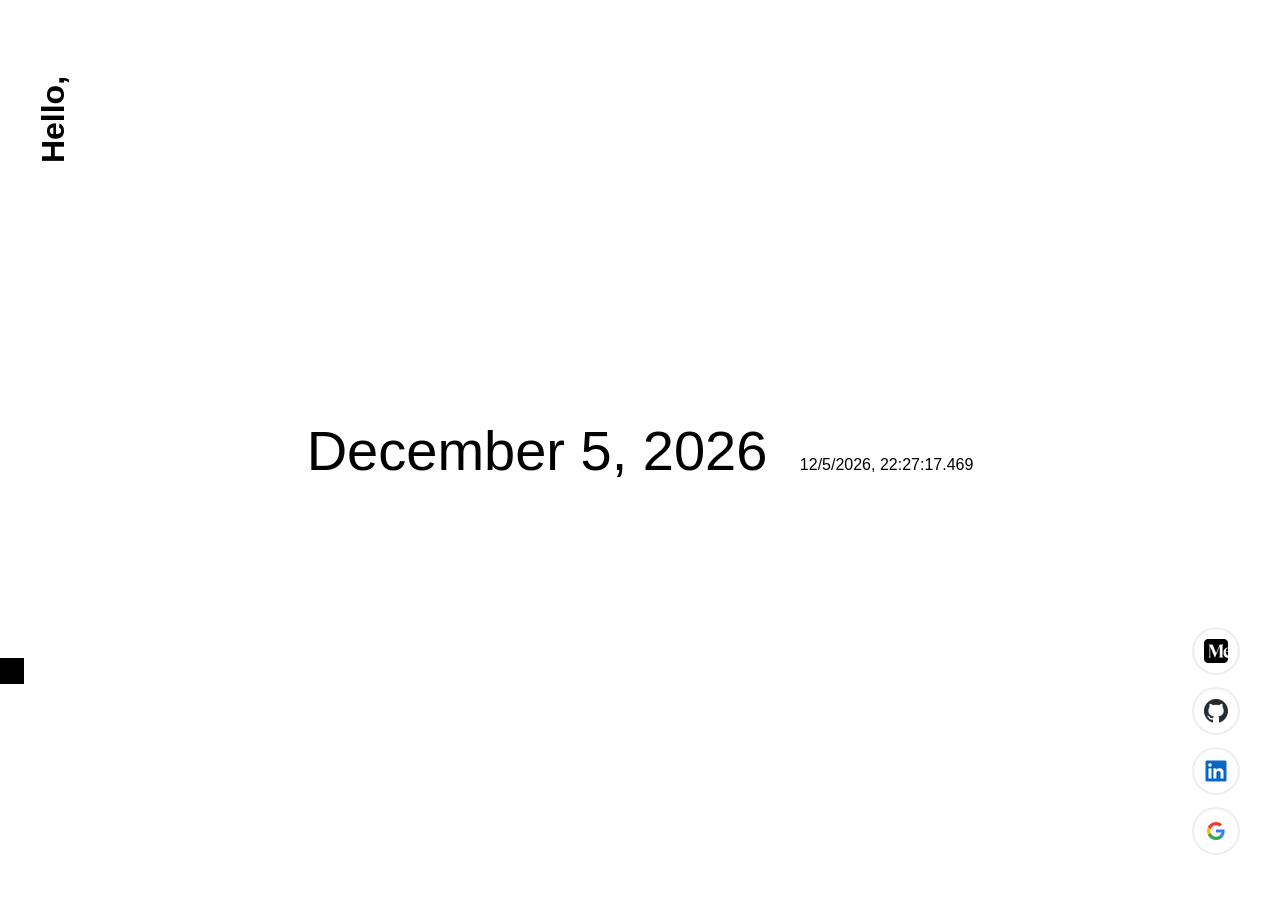
==== index.html @ 45aafb52 "Add files via upload" ====
<!DOCTYPE html>
<html lang="en">
  <head>
    <meta charset="UTF-8">
    <meta name="viewport" content="width=device-width, initial-scale=1.0">
    <title>New Tab</title>
    
    <link rel="stylesheet" href="./style.css">
  </head>
  <body>
    <h1 style="position: absolute; top: 80px; left: 10px; transform: rotate(-90deg);">Hello,</h1>

    <div style="height: 26px; width: 24px; background-color: black; position: absolute; left: 0px; bottom: 24%; cursor: pointer; z-index: 1;"></div>
   
    <div id="loader" class="loader"></div>
    <div id="backdrop" class="backdrop"></div>

    <div class="ico" style="z-index: 1;">
      <a href="https://www.google.com" class="app-link ico" style="bottom: 40px;">
        <img src="logo/google.png" alt="Google" class="app-icon ico">
      </a>
    
      <a href="https://www.linkedin.com" class="app-link ico" style="bottom: 100px;">
        <img src="logo/linkedin.png" alt="LinkedIn" class="app-icon ico">
      </a>
    
      <a href="https://www.github.com" class="app-link ico" style="bottom: 160px;">
        <img src="logo/github.png" alt="GitHub" class="app-icon ico">
      </a>
    
      <a href="https://www.medium.com" class="app-link ico" style="bottom: 220px;">
        <img src="logo/medium.png" alt="Medium" class="app-icon ico">
      </a>
    </div>

    <div id="cursor-p" class="cursor" style="top: -20px; left: 0; z-index: 1"></div>
    <div style="z-index: 1;">
      <p id="date"></p>
      <p style="margin-left: 28px;"></p>
      <span id="time"></span>
    </div>
    <script src="index.js"></script>
  </body>
</html>
---- style.css ----
html, body {
    height: 100%;
    margin: 0;
    display: flex;
    justify-content: center;
    align-items: center;
    background-color: white;
    cursor: none;
    color: black;
    user-select: none;
    font-family: Arial, sans-serif;
    overflow: hidden;
  }

  h1 {
    font-size: 2em;
    margin-bottom: 0.5em;
  }

  p {
    display: inline;
    font-size: 3.5em;
  }

  .cursor {
    height: 10px;
    width: 10px;
    background-color: black;
    border-radius: 50%;
    position: absolute;
  }

  .app-link {
    position: absolute;
    display: inline-flex;
    align-items: center;
    text-decoration: none;
    padding: 10px;
    border-radius: 50%;
    /* z-index: -1; */
    border: 2px solid rgb(238, 238, 238);
    background-color: white;
    cursor: none;
    transition: background-color 0.3s;
    margin-bottom: 5px;
  }

  .app-link {
    position: absolute;
    right: 40px;
  }

  .loader {
    display: none;
    position: fixed;
    top: 50%;
    left: 50%;
    width: 30px;
    height: 30px;
    border: 5px solid #000;
    border-top: 5px solid transparent;
    border-radius: 50%;
    animation: spin 1s linear infinite;
    transform: translate(-50%, -50%);
    z-index: 11111;
  }

  @keyframes spin {
    0% { transform: rotate(0deg); }
    100% { transform: rotate(360deg); }
  }

  .backdrop {
    display: none;
    position: fixed;
    top: 0;
    left: 0;
    width: 100%;
    height: 100%;
    background-color: rgb(255 255 255 / 50%);
    z-index: 998;
  }
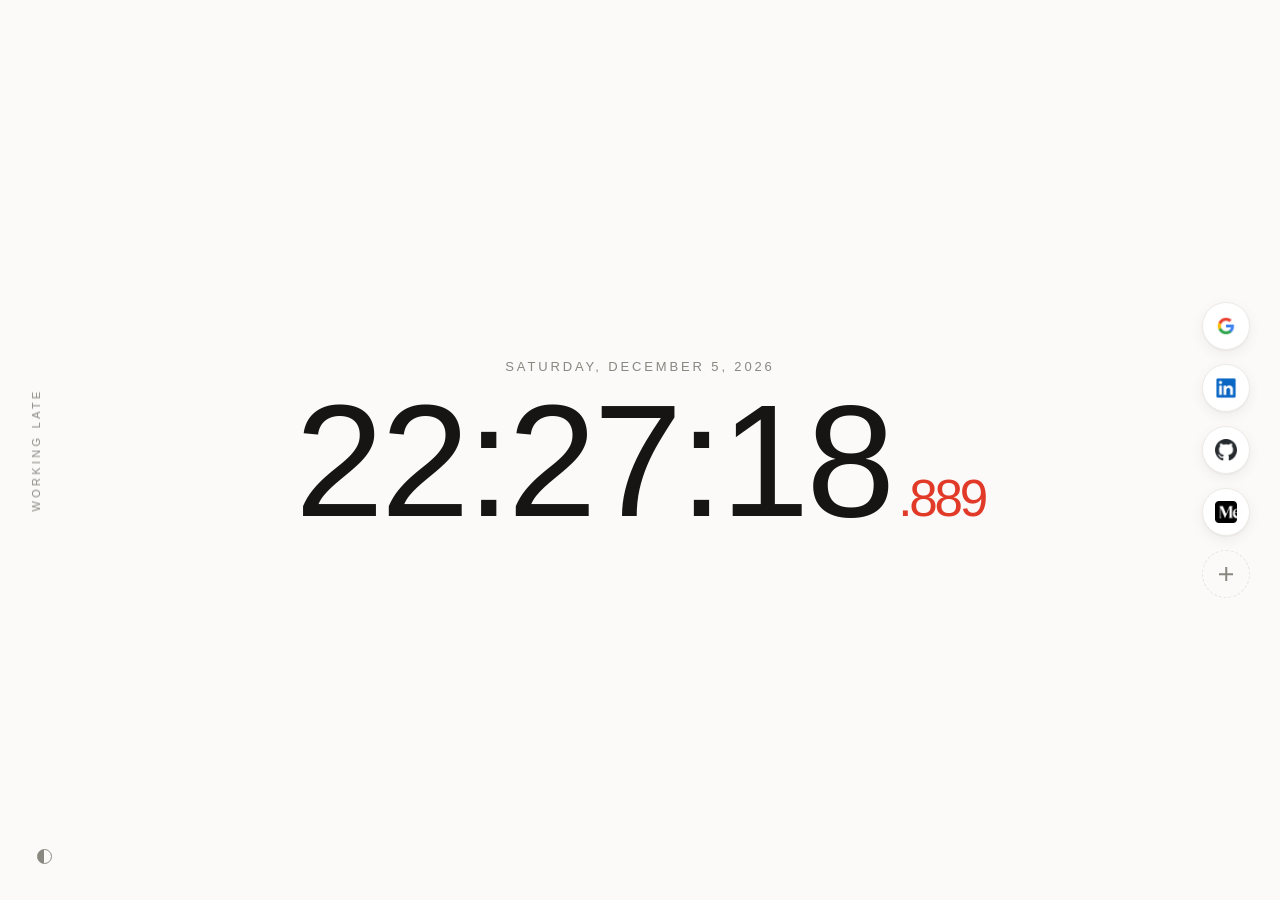
==== commit d80ebc80: "Redesign new-tab extension with dynamic shortcuts Token-based light/dark theming with persistent tog" ====
--- a/index.html
+++ b/index.html
@@ -1,44 +1,62 @@
-<!DOCTYPE html>
-<html lang="en">
-  <head>
-    <meta charset="UTF-8">
-    <meta name="viewport" content="width=device-width, initial-scale=1.0">
-    <title>New Tab</title>
-    
-    <link rel="stylesheet" href="./style.css">
-  </head>
-  <body>
-    <h1 style="position: absolute; top: 80px; left: 10px; transform: rotate(-90deg);">Hello,</h1>
-
-    <div style="height: 26px; width: 24px; background-color: black; position: absolute; left: 0px; bottom: 24%; cursor: pointer; z-index: 1;"></div>
-   
-    <div id="loader" class="loader"></div>
-    <div id="backdrop" class="backdrop"></div>
-
-    <div class="ico" style="z-index: 1;">
-      <a href="https://www.google.com" class="app-link ico" style="bottom: 40px;">
-        <img src="logo/google.png" alt="Google" class="app-icon ico">
-      </a>
-    
-      <a href="https://www.linkedin.com" class="app-link ico" style="bottom: 100px;">
-        <img src="logo/linkedin.png" alt="LinkedIn" class="app-icon ico">
-      </a>
-    
-      <a href="https://www.github.com" class="app-link ico" style="bottom: 160px;">
-        <img src="logo/github.png" alt="GitHub" class="app-icon ico">
-      </a>
-    
-      <a href="https://www.medium.com" class="app-link ico" style="bottom: 220px;">
-        <img src="logo/medium.png" alt="Medium" class="app-icon ico">
-      </a>
-    </div>
-
-    <div id="cursor-p" class="cursor" style="top: -20px; left: 0; z-index: 1"></div>
-    <div style="z-index: 1;">
-      <p id="date"></p>
-      <p style="margin-left: 28px;"></p>
-      <span id="time"></span>
-    </div>
-    <script src="index.js"></script>
-  </body>
-</html>+<!DOCTYPE html>
+<html lang="en">
+  <head>
+    <meta charset="UTF-8">
+    <meta name="viewport" content="width=device-width, initial-scale=1.0">
+    <title>New Tab</title>
+    <script src="theme.js"></script>
+    <link rel="stylesheet" href="./style.css">
+  </head>
+  <body>
+    <div class="cursor-dot" id="cursor-dot" aria-hidden="true"></div>
+    <div class="cursor-ring" id="cursor-ring" aria-hidden="true"></div>
+
+    <span class="greeting" id="greeting">Hello</span>
+
+    <main class="stage" id="stage">
+      <p class="date" id="date"></p>
+      <h1 class="clock">
+        <span id="time">00:00:00</span><span class="ms" id="ms">.000</span>
+      </h1>
+    </main>
+
+    <nav class="dock" id="dock" aria-label="Shortcuts">
+      <div class="dock-list" id="dock-list"></div>
+      <button class="dock-add" id="dock-add" aria-label="Add shortcut" title="Add shortcut">
+        <span class="app-label">Add</span>
+        <span class="chip add-chip"><span class="plus" aria-hidden="true"></span></span>
+      </button>
+    </nav>
+
+    <div class="panel-backdrop" id="panel-backdrop"></div>
+    <section class="panel" id="panel" role="dialog" aria-modal="true" aria-label="Add shortcut">
+      <header class="panel-head">
+        <h2 class="panel-title">Add shortcut</h2>
+        <button class="panel-close" id="panel-close" aria-label="Close">&times;</button>
+      </header>
+      <input
+        class="panel-search"
+        id="panel-search"
+        type="text"
+        placeholder="Search bookmarks &amp; history, or paste a URL"
+        autocomplete="off"
+        spellcheck="false"
+      >
+      <p class="panel-notice" id="panel-notice" hidden>The dock is full — remove a shortcut first.</p>
+      <div class="panel-list" id="panel-list"></div>
+    </section>
+
+    <button class="theme-toggle" id="theme-toggle" aria-label="Toggle dark mode" title="Toggle theme">
+      <span class="glyph" aria-hidden="true"></span>
+    </button>
+
+    <div class="veil" id="veil" aria-hidden="true">
+      <div class="launch">
+        <span class="launch-dial"></span>
+        <p class="launch-label">Opening <span id="launch-host"></span></p>
+      </div>
+    </div>
+
+    <script src="index.js"></script>
+  </body>
+</html>
--- a/style.css
+++ b/style.css
@@ -1,82 +1,774 @@
-html, body {
-    height: 100%;
-    margin: 0;
-    display: flex;
-    justify-content: center;
-    align-items: center;
-    background-color: white;
-    cursor: none;
-    color: black;
-    user-select: none;
-    font-family: Arial, sans-serif;
-    overflow: hidden;
-  }
-
-  h1 {
-    font-size: 2em;
-    margin-bottom: 0.5em;
-  }
-
-  p {
-    display: inline;
-    font-size: 3.5em;
-  }
-
-  .cursor {
-    height: 10px;
-    width: 10px;
-    background-color: black;
-    border-radius: 50%;
-    position: absolute;
-  }
-
-  .app-link {
-    position: absolute;
-    display: inline-flex;
-    align-items: center;
-    text-decoration: none;
-    padding: 10px;
-    border-radius: 50%;
-    /* z-index: -1; */
-    border: 2px solid rgb(238, 238, 238);
-    background-color: white;
-    cursor: none;
-    transition: background-color 0.3s;
-    margin-bottom: 5px;
-  }
-
-  .app-link {
-    position: absolute;
-    right: 40px;
-  }
-
-  .loader {
-    display: none;
-    position: fixed;
-    top: 50%;
-    left: 50%;
-    width: 30px;
-    height: 30px;
-    border: 5px solid #000;
-    border-top: 5px solid transparent;
-    border-radius: 50%;
-    animation: spin 1s linear infinite;
-    transform: translate(-50%, -50%);
-    z-index: 11111;
-  }
-
-  @keyframes spin {
-    0% { transform: rotate(0deg); }
-    100% { transform: rotate(360deg); }
-  }
-
-  .backdrop {
-    display: none;
-    position: fixed;
-    top: 0;
-    left: 0;
-    width: 100%;
-    height: 100%;
-    background-color: rgb(255 255 255 / 50%);
-    z-index: 998;
-  }+/* ---------- Tokens ---------- */
+
+:root {
+  --paper: #FBFAF9;
+  --ink: #161513;
+  --muted: #8A8680;
+  --line: #E7E5E1;
+  --accent: #E23A28;
+  --chip-bg: #FFFFFF;
+  --chip-border: #ECEAE6;
+  --chip-shadow: 0 1px 2px rgba(22, 21, 19, 0.05), 0 4px 14px rgba(22, 21, 19, 0.06);
+  --chip-shadow-hover: 0 2px 4px rgba(22, 21, 19, 0.06), 0 10px 24px rgba(22, 21, 19, 0.12);
+  --veil-bg: rgba(251, 250, 249, 0.72);
+  --ease-out: cubic-bezier(0.22, 1, 0.36, 1);
+}
+
+@media (prefers-color-scheme: dark) {
+  :root {
+    --paper: #101011;
+    --ink: #F2F1EE;
+    --muted: #77746E;
+    --line: #232324;
+    --accent: #FF5A41;
+    --chip-bg: #F4F3F1;
+    --chip-border: #F4F3F1;
+    --chip-shadow: 0 1px 2px rgba(0, 0, 0, 0.4), 0 4px 14px rgba(0, 0, 0, 0.35);
+    --chip-shadow-hover: 0 2px 4px rgba(0, 0, 0, 0.45), 0 10px 26px rgba(0, 0, 0, 0.5);
+    --veil-bg: rgba(16, 16, 17, 0.72);
+  }
+}
+
+:root[data-theme="light"] {
+  --paper: #FBFAF9;
+  --ink: #161513;
+  --muted: #8A8680;
+  --line: #E7E5E1;
+  --accent: #E23A28;
+  --chip-bg: #FFFFFF;
+  --chip-border: #ECEAE6;
+  --chip-shadow: 0 1px 2px rgba(22, 21, 19, 0.05), 0 4px 14px rgba(22, 21, 19, 0.06);
+  --chip-shadow-hover: 0 2px 4px rgba(22, 21, 19, 0.06), 0 10px 24px rgba(22, 21, 19, 0.12);
+  --veil-bg: rgba(251, 250, 249, 0.72);
+}
+
+:root[data-theme="dark"] {
+  --paper: #101011;
+  --ink: #F2F1EE;
+  --muted: #77746E;
+  --line: #232324;
+  --accent: #FF5A41;
+  --chip-bg: #F4F3F1;
+  --chip-border: #F4F3F1;
+  --chip-shadow: 0 1px 2px rgba(0, 0, 0, 0.4), 0 4px 14px rgba(0, 0, 0, 0.35);
+  --chip-shadow-hover: 0 2px 4px rgba(0, 0, 0, 0.45), 0 10px 26px rgba(0, 0, 0, 0.5);
+  --veil-bg: rgba(16, 16, 17, 0.72);
+}
+
+/* ---------- Base ---------- */
+
+* {
+  box-sizing: border-box;
+}
+
+html,
+body {
+  height: 100%;
+  margin: 0;
+}
+
+body {
+  display: flex;
+  justify-content: center;
+  align-items: center;
+  background-color: var(--paper);
+  color: var(--ink);
+  font-family: -apple-system, "Segoe UI", "Helvetica Neue", Arial, sans-serif;
+  user-select: none;
+  overflow: hidden;
+  transition: background-color 0.35s ease, color 0.35s ease;
+}
+
+@media (pointer: fine) {
+  body,
+  body a,
+  body button {
+    cursor: none;
+  }
+}
+
+:focus-visible {
+  outline: 2px solid var(--accent);
+  outline-offset: 3px;
+  border-radius: 4px;
+}
+
+/* ---------- Clock ---------- */
+
+.stage {
+  text-align: center;
+  transition: opacity 0.3s ease, transform 0.3s var(--ease-out);
+}
+
+.date {
+  margin: 0 0 0.6em;
+  font-size: 13px;
+  font-weight: 500;
+  letter-spacing: 0.22em;
+  text-transform: uppercase;
+  color: var(--muted);
+  animation: rise 0.7s var(--ease-out) 0.08s both;
+}
+
+.clock {
+  margin: 0;
+  font-size: clamp(4rem, 13vw, 10rem);
+  font-weight: 200;
+  letter-spacing: -0.02em;
+  line-height: 1;
+  font-variant-numeric: tabular-nums;
+  white-space: nowrap;
+  animation: rise 0.8s var(--ease-out) 0.16s both;
+}
+
+.clock .ms {
+  font-size: 0.32em;
+  font-weight: 400;
+  color: var(--accent);
+  margin-left: 0.12em;
+}
+
+/* ---------- Greeting (vertical, left edge) ---------- */
+
+.greeting {
+  position: fixed;
+  left: 30px;
+  top: 50%;
+  writing-mode: vertical-rl;
+  transform: rotate(180deg) translateY(50%);
+  font-size: 11px;
+  font-weight: 500;
+  letter-spacing: 0.3em;
+  text-transform: uppercase;
+  color: var(--muted);
+  animation: fade 1s ease 0.5s both;
+  transition: opacity 0.3s ease;
+}
+
+/* ---------- Quick-link dock ---------- */
+
+.dock {
+  position: fixed;
+  right: 30px;
+  top: 50%;
+  transform: translateY(-50%);
+  display: flex;
+  flex-direction: column;
+  gap: 14px;
+  transition: opacity 0.3s ease, transform 0.3s var(--ease-out);
+}
+
+.dock-list {
+  display: flex;
+  flex-direction: column;
+  gap: 14px;
+}
+
+.dock-item {
+  position: relative;
+  animation: rise 0.6s var(--ease-out) calc(0.34s + var(--i) * 0.07s) both;
+}
+
+.dock-item.no-anim {
+  animation: none;
+}
+
+.app-link {
+  position: relative;
+  display: flex;
+  align-items: center;
+  justify-content: flex-end;
+  text-decoration: none;
+  color: var(--ink);
+}
+
+.chip {
+  display: flex;
+  align-items: center;
+  justify-content: center;
+  width: 48px;
+  height: 48px;
+  border-radius: 50%;
+  background-color: var(--chip-bg);
+  border: 1px solid var(--chip-border);
+  box-shadow: var(--chip-shadow);
+  transition: transform 0.25s var(--ease-out), box-shadow 0.25s ease;
+}
+
+.app-icon {
+  width: 22px;
+  height: 22px;
+  display: block;
+  object-fit: contain;
+}
+
+.monogram {
+  font-size: 15px;
+  font-weight: 600;
+  color: var(--muted);
+  line-height: 1;
+}
+
+.app-link:hover .chip,
+.app-link:focus-visible .chip {
+  transform: translateX(-5px) scale(1.08);
+  box-shadow: var(--chip-shadow-hover);
+}
+
+.app-link:active .chip {
+  transform: translateX(-5px) scale(0.96);
+  transition-duration: 0.1s;
+}
+
+.app-label {
+  position: absolute;
+  right: calc(100% + 14px);
+  font-size: 11px;
+  font-weight: 500;
+  letter-spacing: 0.18em;
+  text-transform: uppercase;
+  color: var(--muted);
+  white-space: nowrap;
+  opacity: 0;
+  transform: translateX(8px);
+  transition: opacity 0.25s ease, transform 0.25s var(--ease-out);
+  pointer-events: none;
+}
+
+.app-link:hover .app-label,
+.app-link:focus-visible .app-label,
+.dock-add:hover .app-label,
+.dock-add:focus-visible .app-label {
+  opacity: 1;
+  transform: translateX(0);
+}
+
+/* ---------- Remove button on dock items ---------- */
+
+.remove-btn {
+  position: absolute;
+  top: -3px;
+  right: -3px;
+  width: 18px;
+  height: 18px;
+  display: flex;
+  align-items: center;
+  justify-content: center;
+  padding: 0;
+  border: none;
+  border-radius: 50%;
+  background-color: var(--ink);
+  color: var(--paper);
+  font-size: 12px;
+  line-height: 1;
+  opacity: 0;
+  transform: scale(0.5);
+  transition: opacity 0.2s ease, transform 0.2s var(--ease-out), background-color 0.2s ease;
+  z-index: 1;
+}
+
+.dock-item:hover .remove-btn,
+.remove-btn:focus-visible {
+  opacity: 1;
+  transform: scale(1);
+}
+
+.remove-btn:hover {
+  background-color: var(--accent);
+}
+
+/* ---------- Add-shortcut button ---------- */
+
+.dock-add {
+  position: relative;
+  display: flex;
+  align-items: center;
+  justify-content: flex-end;
+  padding: 0;
+  border: none;
+  background: transparent;
+  color: var(--muted);
+  animation: rise 0.6s var(--ease-out) calc(0.34s + var(--i, 4) * 0.07s) both;
+}
+
+.add-chip {
+  background-color: transparent;
+  border: 1.5px dashed var(--line);
+  box-shadow: none;
+}
+
+.plus {
+  position: relative;
+  width: 14px;
+  height: 14px;
+}
+
+.plus::before,
+.plus::after {
+  content: "";
+  position: absolute;
+  top: 50%;
+  left: 50%;
+  background-color: currentColor;
+  transition: background-color 0.2s ease;
+}
+
+.plus::before {
+  width: 14px;
+  height: 1.5px;
+  transform: translate(-50%, -50%);
+}
+
+.plus::after {
+  width: 1.5px;
+  height: 14px;
+  transform: translate(-50%, -50%);
+}
+
+.dock-add:hover {
+  color: var(--ink);
+}
+
+.dock-add:hover .add-chip,
+.dock-add:focus-visible .add-chip {
+  border-color: var(--muted);
+  transform: translateX(-5px) scale(1.08);
+}
+
+/* ---------- Add-shortcut panel ---------- */
+
+.panel-backdrop {
+  position: fixed;
+  inset: 0;
+  background-color: var(--veil-bg);
+  backdrop-filter: blur(4px);
+  opacity: 0;
+  pointer-events: none;
+  transition: opacity 0.25s ease;
+  z-index: 1100;
+}
+
+.panel {
+  position: fixed;
+  right: 96px;
+  top: 50%;
+  width: 340px;
+  max-height: 70vh;
+  display: flex;
+  flex-direction: column;
+  background-color: var(--paper);
+  border: 1px solid var(--line);
+  border-radius: 16px;
+  box-shadow: var(--chip-shadow-hover);
+  opacity: 0;
+  transform: translateY(-50%) translateX(12px);
+  pointer-events: none;
+  transition: opacity 0.25s ease, transform 0.3s var(--ease-out);
+  z-index: 1200;
+}
+
+body.panel-open .panel-backdrop {
+  opacity: 1;
+  pointer-events: auto;
+}
+
+body.panel-open .panel {
+  opacity: 1;
+  transform: translateY(-50%) translateX(0);
+  pointer-events: auto;
+}
+
+.panel-head {
+  display: flex;
+  align-items: center;
+  justify-content: space-between;
+  padding: 16px 18px 10px;
+}
+
+.panel-title {
+  margin: 0;
+  font-size: 11px;
+  font-weight: 500;
+  letter-spacing: 0.22em;
+  text-transform: uppercase;
+  color: var(--muted);
+}
+
+.panel-close {
+  display: flex;
+  align-items: center;
+  justify-content: center;
+  width: 26px;
+  height: 26px;
+  padding: 0;
+  border: none;
+  border-radius: 50%;
+  background: transparent;
+  color: var(--muted);
+  font-size: 17px;
+  line-height: 1;
+  transition: color 0.2s ease, background-color 0.2s ease;
+}
+
+.panel-close:hover {
+  color: var(--ink);
+  background-color: var(--line);
+}
+
+.panel-search {
+  margin: 0 18px 6px;
+  padding: 10px 0;
+  border: none;
+  border-bottom: 1px solid var(--line);
+  background: transparent;
+  color: var(--ink);
+  font-family: inherit;
+  font-size: 13.5px;
+  outline: none;
+  transition: border-color 0.25s ease;
+}
+
+.panel-search::placeholder {
+  color: var(--muted);
+  opacity: 0.75;
+}
+
+.panel-search:focus {
+  border-bottom-color: var(--accent);
+}
+
+.panel-notice {
+  margin: 8px 18px 0;
+  font-size: 12px;
+  color: var(--accent);
+}
+
+.panel-list {
+  overflow-y: auto;
+  padding: 10px 8px 12px;
+  scrollbar-width: thin;
+  scrollbar-color: var(--line) transparent;
+}
+
+.panel-section-label {
+  margin: 12px 10px 6px;
+  font-size: 10px;
+  font-weight: 500;
+  letter-spacing: 0.22em;
+  text-transform: uppercase;
+  color: var(--muted);
+}
+
+.panel-section-label:first-child {
+  margin-top: 2px;
+}
+
+.panel-row {
+  display: flex;
+  align-items: center;
+  gap: 10px;
+  width: 100%;
+  padding: 8px 10px;
+  border: none;
+  border-radius: 10px;
+  background: transparent;
+  color: var(--ink);
+  font-family: inherit;
+  text-align: left;
+  transition: background-color 0.15s ease;
+}
+
+.panel-row:hover:not(:disabled) {
+  background-color: color-mix(in srgb, var(--line) 55%, transparent);
+}
+
+.panel-row:disabled {
+  opacity: 0.45;
+}
+
+.row-icon {
+  flex: none;
+  width: 26px;
+  height: 26px;
+  display: flex;
+  align-items: center;
+  justify-content: center;
+  border-radius: 50%;
+  background-color: var(--chip-bg);
+  border: 1px solid var(--chip-border);
+}
+
+.row-icon img {
+  width: 14px;
+  height: 14px;
+  display: block;
+  object-fit: contain;
+}
+
+.row-icon .monogram {
+  font-size: 11px;
+}
+
+.row-text {
+  min-width: 0;
+  flex: 1;
+}
+
+.row-title {
+  display: block;
+  font-size: 13px;
+  white-space: nowrap;
+  overflow: hidden;
+  text-overflow: ellipsis;
+}
+
+.row-host {
+  display: block;
+  font-size: 11px;
+  color: var(--muted);
+  white-space: nowrap;
+  overflow: hidden;
+  text-overflow: ellipsis;
+}
+
+.row-state {
+  flex: none;
+  font-size: 10px;
+  font-weight: 500;
+  letter-spacing: 0.18em;
+  text-transform: uppercase;
+  color: var(--muted);
+}
+
+.row-state.is-added {
+  color: var(--accent);
+}
+
+.panel-empty {
+  margin: 14px 10px;
+  font-size: 12.5px;
+  color: var(--muted);
+}
+
+/* ---------- Theme toggle ---------- */
+
+.theme-toggle {
+  position: fixed;
+  left: 24px;
+  bottom: 24px;
+  width: 40px;
+  height: 40px;
+  display: flex;
+  align-items: center;
+  justify-content: center;
+  padding: 0;
+  border: none;
+  border-radius: 50%;
+  background: transparent;
+  color: var(--muted);
+  animation: fade 1s ease 0.7s both;
+  transition: color 0.25s ease, opacity 0.3s ease;
+}
+
+.theme-toggle .glyph {
+  width: 15px;
+  height: 15px;
+  border-radius: 50%;
+  border: 1.5px solid currentColor;
+  background: linear-gradient(90deg, currentColor 0 50%, transparent 50%);
+  transition: transform 0.5s var(--ease-out);
+}
+
+.theme-toggle:hover {
+  color: var(--ink);
+}
+
+.theme-toggle:hover .glyph {
+  transform: rotate(180deg);
+}
+
+/* ---------- Custom cursor ---------- */
+
+.cursor-dot,
+.cursor-ring {
+  position: fixed;
+  top: 0;
+  left: 0;
+  border-radius: 50%;
+  pointer-events: none;
+  z-index: 9999;
+  opacity: 0;
+  transition: opacity 0.3s ease;
+}
+
+.cursor-dot {
+  width: 6px;
+  height: 6px;
+  margin: -3px 0 0 -3px;
+  background-color: var(--ink);
+}
+
+.cursor-ring {
+  width: 32px;
+  height: 32px;
+  margin: -16px 0 0 -16px;
+  border: 1.5px solid var(--muted);
+  scale: 1;
+  transition: opacity 0.3s ease, scale 0.3s var(--ease-out), border-color 0.25s ease;
+}
+
+body.cursor-active .cursor-dot,
+body.cursor-active .cursor-ring {
+  opacity: 1;
+}
+
+body.cursor-hover .cursor-ring {
+  scale: 1.5;
+  border-color: var(--accent);
+}
+
+@media (pointer: coarse) {
+  .cursor-dot,
+  .cursor-ring {
+    display: none;
+  }
+}
+
+/* ---------- Launch transition ---------- */
+
+.veil {
+  position: fixed;
+  inset: 0;
+  display: flex;
+  align-items: center;
+  justify-content: center;
+  background-color: var(--veil-bg);
+  backdrop-filter: blur(6px);
+  opacity: 0;
+  pointer-events: none;
+  transition: opacity 0.25s ease;
+  z-index: 999;
+}
+
+.launch {
+  display: flex;
+  flex-direction: column;
+  align-items: center;
+  gap: 20px;
+  transform: translateY(8px);
+  transition: transform 0.35s var(--ease-out);
+}
+
+body.leaving .launch {
+  transform: translateY(0);
+}
+
+.launch-dial {
+  position: relative;
+  width: 40px;
+  height: 40px;
+}
+
+.launch-dial::before,
+.launch-dial::after {
+  content: "";
+  position: absolute;
+  inset: 0;
+  border-radius: 50%;
+  border: 1.5px solid var(--line);
+}
+
+.launch-dial::after {
+  border-color: transparent;
+  border-top-color: var(--accent);
+}
+
+body.leaving .launch-dial::after {
+  animation: spin 0.9s linear infinite;
+}
+
+.launch-label {
+  margin: 0;
+  font-size: 11px;
+  font-weight: 500;
+  letter-spacing: 0.22em;
+  text-transform: uppercase;
+  color: var(--muted);
+}
+
+#launch-host {
+  color: var(--ink);
+}
+
+body.leaving .veil {
+  opacity: 1;
+}
+
+body.leaving .stage,
+body.leaving .dock {
+  opacity: 0;
+  transform: translateY(-10px);
+}
+
+body.leaving .dock {
+  transform: translateY(-50%) translateX(10px);
+}
+
+body.leaving .greeting,
+body.leaving .theme-toggle {
+  /* Drop the filled entrance animation so its opacity:1 stops overriding this fade-out. */
+  animation: none;
+  opacity: 0;
+}
+
+/* ---------- Keyframes ---------- */
+
+@keyframes rise {
+  from {
+    opacity: 0;
+    transform: translateY(16px);
+  }
+  to {
+    opacity: 1;
+    transform: translateY(0);
+  }
+}
+
+@keyframes fade {
+  from { opacity: 0; }
+  to { opacity: 1; }
+}
+
+@keyframes spin {
+  to { transform: rotate(360deg); }
+}
+
+/* ---------- Reduced motion ---------- */
+
+@media (prefers-reduced-motion: reduce) {
+  .date,
+  .clock,
+  .greeting,
+  .dock-item,
+  .dock-add,
+  .theme-toggle {
+    animation: none;
+  }
+
+  .stage,
+  .dock,
+  .chip,
+  .app-label,
+  .cursor-ring,
+  .remove-btn,
+  .panel,
+  .panel-backdrop,
+  .launch,
+  .theme-toggle .glyph {
+    transition: none;
+  }
+
+  body.leaving .launch-dial::after {
+    animation: none;
+  }
+}
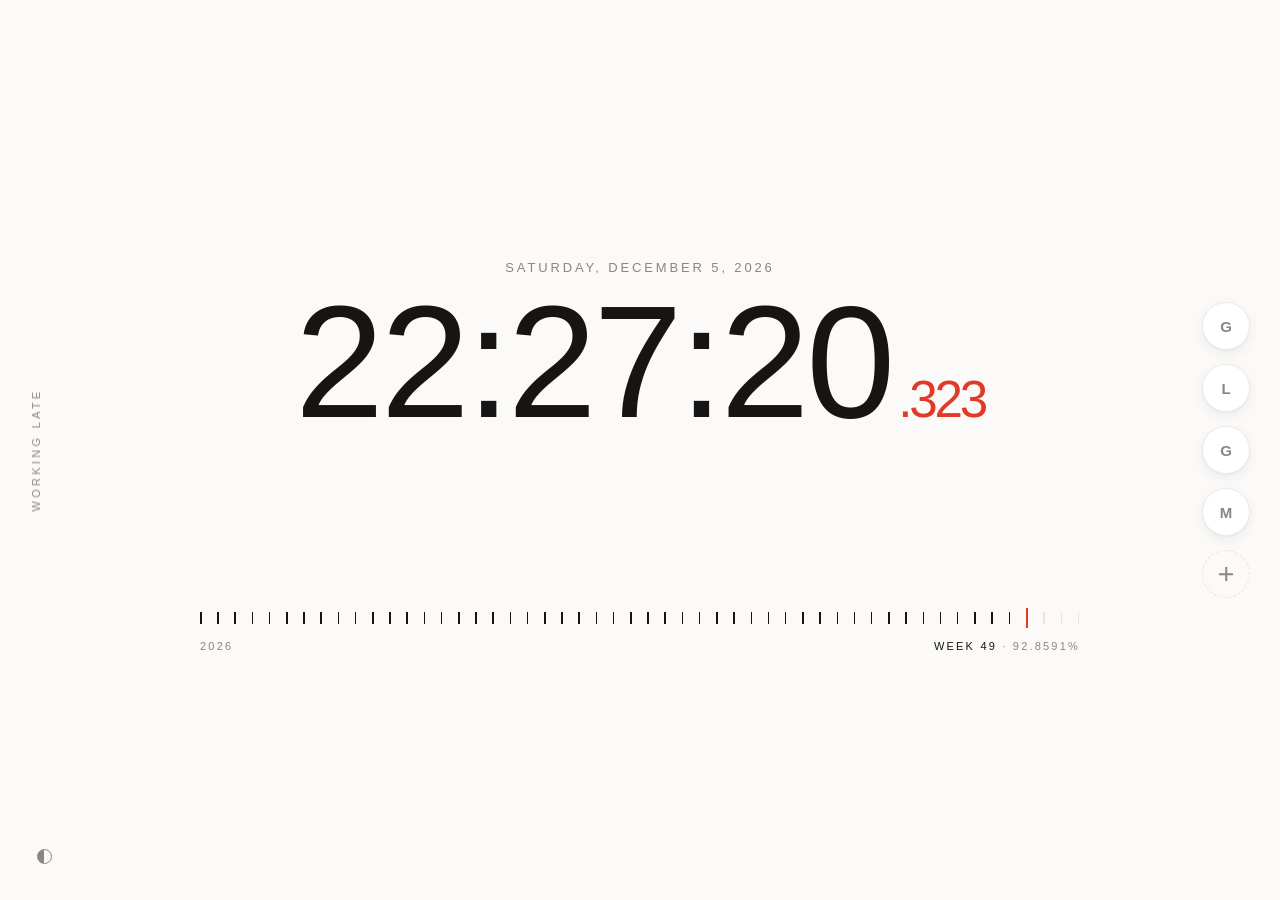
==== commit 9a714b3b: "Add 52-week year progress instrument under the clock Past weeks in ink, current week pulsing in acce" ====
--- a/index.html
+++ b/index.html
@@ -19,6 +19,14 @@
         <span id="time">00:00:00</span><span class="ms" id="ms">.000</span>
       </h1>
     </main>
+
+    <div class="year" aria-label="Year progress">
+      <div class="year-ticks" id="year-ticks"></div>
+      <p class="year-label">
+        <span id="year-num"></span>
+        <span><span class="year-week" id="year-week"></span> · <span class="year-pct" id="year-pct"></span></span>
+      </p>
+    </div>
 
     <nav class="dock" id="dock" aria-label="Shortcuts">
       <div class="dock-list" id="dock-list"></div>
--- a/style.css
+++ b/style.css
@@ -97,6 +97,9 @@
 
 .stage {
   text-align: center;
+  /* Lift the clock lockup slightly above true center to balance the year row below. */
+  position: relative;
+  top: -11vh;
   transition: opacity 0.3s ease, transform 0.3s var(--ease-out);
 }
 
@@ -550,6 +553,85 @@
   color: var(--muted);
 }
 
+/* ---------- Year progress ---------- */
+
+.year {
+  /* Centered in the band between the clock (vertical center) and the bottom edge. */
+  position: fixed;
+  left: 50%;
+  top: 70%;
+  transform: translate(-50%, -50%);
+  width: min(880px, 78vw);
+  animation: year-rise 0.8s var(--ease-out) 0.26s both;
+  transition: opacity 0.3s ease;
+}
+
+@keyframes year-rise {
+  from {
+    opacity: 0;
+    transform: translate(-50%, calc(-50% + 16px));
+  }
+  to {
+    opacity: 1;
+    transform: translate(-50%, -50%);
+  }
+}
+
+.year-ticks {
+  display: flex;
+  justify-content: space-between;
+  align-items: center;
+  height: 20px;
+}
+
+.year-ticks .tick {
+  width: 1.5px;
+  height: 12px;
+  background-color: var(--line);
+  animation: tick-in 0.5s var(--ease-out) calc(0.5s + var(--i) * 0.012s) both;
+}
+
+.year-ticks .tick.past {
+  background-color: var(--ink);
+}
+
+.year-ticks .tick.cur {
+  width: 2px;
+  height: 20px;
+  background-color: var(--accent);
+  animation:
+    tick-in 0.5s var(--ease-out) calc(0.5s + var(--i) * 0.012s) both,
+    tick-pulse 1.8s ease-in-out 1.6s infinite;
+}
+
+.year-label {
+  display: flex;
+  justify-content: space-between;
+  margin: 12px 0 0;
+  font-size: 11px;
+  font-weight: 500;
+  letter-spacing: 0.2em;
+  text-transform: uppercase;
+  color: var(--muted);
+  font-variant-numeric: tabular-nums;
+}
+
+.year-label .year-week {
+  color: var(--ink);
+}
+
+@keyframes tick-in {
+  from {
+    opacity: 0;
+    transform: translateY(6px);
+  }
+}
+
+@keyframes tick-pulse {
+  0%, 100% { opacity: 1; }
+  50% { opacity: 0.4; }
+}
+
 /* ---------- Theme toggle ---------- */
 
 .theme-toggle {
@@ -715,7 +797,8 @@
 }
 
 body.leaving .greeting,
-body.leaving .theme-toggle {
+body.leaving .theme-toggle,
+body.leaving .year {
   /* Drop the filled entrance animation so its opacity:1 stops overriding this fade-out. */
   animation: none;
   opacity: 0;
@@ -751,6 +834,8 @@
   .greeting,
   .dock-item,
   .dock-add,
+  .year,
+  .year-ticks .tick,
   .theme-toggle {
     animation: none;
   }
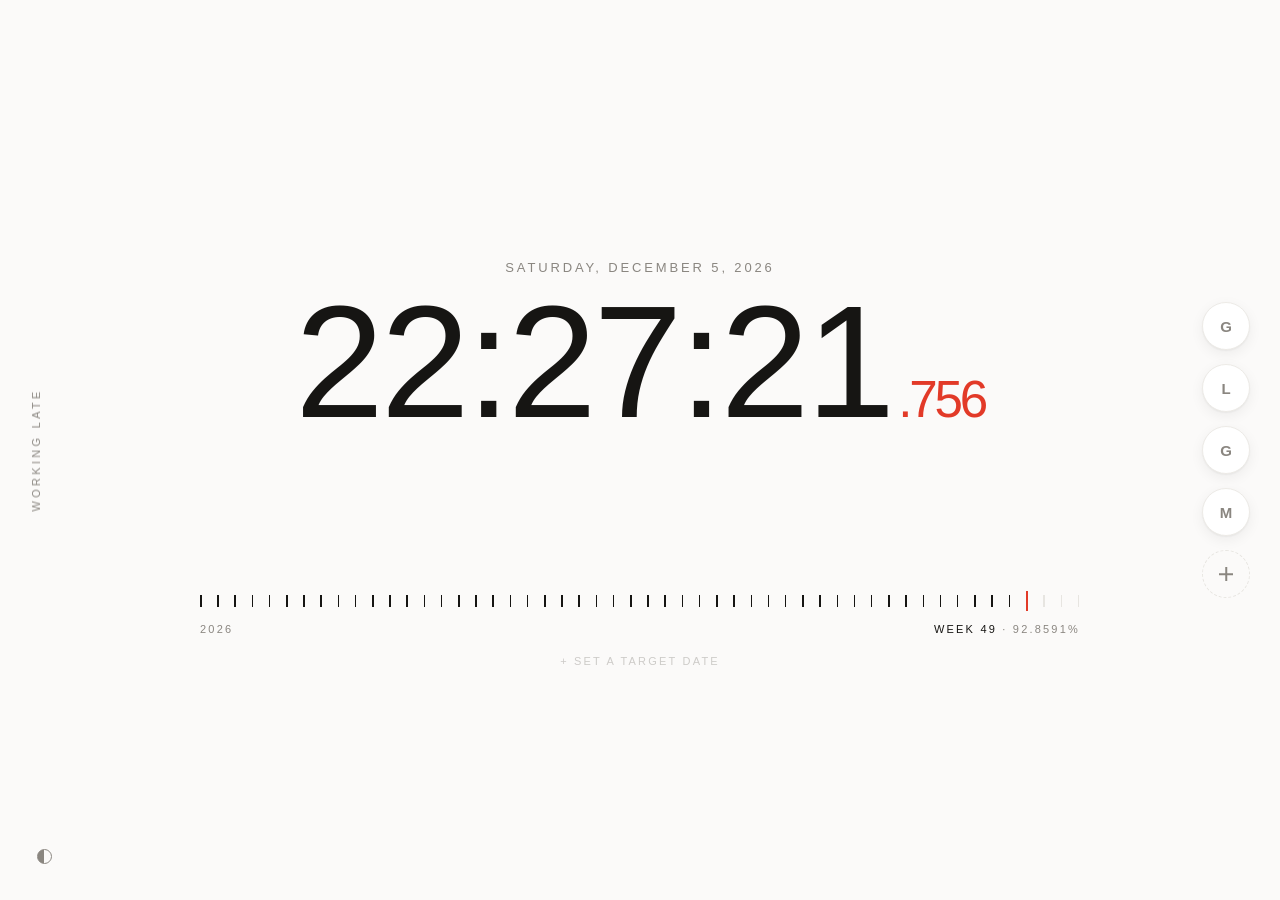
==== commit b4aaf21a: "Add focus timer and target-date countdown Clicking the clock opens a focus session setup (15/25/45/6" ====
--- a/index.html
+++ b/index.html
@@ -15,17 +15,46 @@
 
     <main class="stage" id="stage">
       <p class="date" id="date"></p>
-      <h1 class="clock">
+      <h1 class="clock" id="clock" role="button" tabindex="0" aria-label="Start a focus session" title="Start a focus session">
         <span id="time">00:00:00</span><span class="ms" id="ms">.000</span>
       </h1>
+      <div class="timer-controls" id="timer-controls" hidden>
+        <button class="preset" data-min="15">15</button>
+        <button class="preset is-selected" data-min="25">25</button>
+        <button class="preset" data-min="45">45</button>
+        <button class="preset" data-min="60">60</button>
+        <span class="controls-unit">min</span>
+        <button class="timer-start" id="timer-start">Start</button>
+        <button class="timer-end" id="timer-end" hidden>End session</button>
+      </div>
     </main>
 
-    <div class="year" aria-label="Year progress">
+    <div class="year" id="year" aria-label="Year progress">
       <div class="year-ticks" id="year-ticks"></div>
       <p class="year-label">
         <span id="year-num"></span>
         <span><span class="year-week" id="year-week"></span> · <span class="year-pct" id="year-pct"></span></span>
       </p>
+      <button class="countdown" id="countdown" hidden></button>
+      <form class="countdown-form" id="countdown-form" hidden>
+        <input id="countdown-label" type="text" placeholder="Label — e.g. Launch" maxlength="24" autocomplete="off" spellcheck="false">
+        <input id="countdown-date" type="date" aria-label="Target date">
+        <button type="submit" class="cd-save">Save</button>
+        <button type="button" class="cd-remove" id="countdown-remove" hidden>Remove</button>
+      </form>
+    </div>
+
+    <div class="year session" id="session" aria-label="Focus session" hidden>
+      <div class="year-ticks" id="session-ticks"></div>
+      <p class="year-label">
+        <span>Focus</span>
+        <span class="year-week" id="session-left"></span>
+      </p>
+    </div>
+
+    <div class="time-up" id="time-up" role="alert">
+      <h2>Time.</h2>
+      <p id="time-up-sub"></p>
     </div>
 
     <nav class="dock" id="dock" aria-label="Shortcuts">
--- a/style.css
+++ b/style.css
@@ -1,4 +1,4 @@
-/* ---------- Tokens ---------- */
+﻿/* ---------- Tokens ---------- */
 
 :root {
   --paper: #FBFAF9;
@@ -30,6 +30,7 @@
 }
 
 :root[data-theme="light"] {
+  color-scheme: light;
   --paper: #FBFAF9;
   --ink: #161513;
   --muted: #8A8680;
@@ -43,6 +44,7 @@
 }
 
 :root[data-theme="dark"] {
+  color-scheme: dark;
   --paper: #101011;
   --ink: #F2F1EE;
   --muted: #77746E;
@@ -59,6 +61,14 @@
 
 * {
   box-sizing: border-box;
+}
+
+[hidden] {
+  display: none !important;
+}
+
+:root {
+  color-scheme: light dark;
 }
 
 html,
@@ -632,6 +642,165 @@
   50% { opacity: 0.4; }
 }
 
+/* ---------- Focus timer ---------- */
+
+.timer-controls {
+  display: flex;
+  justify-content: center;
+  align-items: center;
+  gap: 18px;
+  margin-top: 30px;
+  animation: rise 0.5s var(--ease-out) both;
+}
+
+.preset,
+.timer-start,
+.timer-end,
+.cd-save,
+.cd-remove {
+  padding: 4px 2px;
+  border: none;
+  background: transparent;
+  font-family: inherit;
+  font-size: 11px;
+  font-weight: 500;
+  letter-spacing: 0.2em;
+  text-transform: uppercase;
+  color: var(--muted);
+  border-bottom: 1.5px solid transparent;
+  transition: color 0.2s ease, border-color 0.2s ease;
+}
+
+.preset:hover,
+.timer-end:hover,
+.cd-remove:hover {
+  color: var(--ink);
+}
+
+.preset.is-selected {
+  color: var(--ink);
+  border-bottom-color: var(--accent);
+}
+
+.timer-start,
+.cd-save {
+  color: var(--accent);
+}
+
+.timer-start:hover,
+.cd-save:hover {
+  color: var(--ink);
+}
+
+.controls-unit {
+  font-size: 10px;
+  font-weight: 500;
+  letter-spacing: 0.2em;
+  text-transform: uppercase;
+  color: var(--muted);
+  opacity: 0.6;
+  margin-right: 8px;
+}
+
+.time-up {
+  position: fixed;
+  inset: 0;
+  z-index: 1300;
+  display: flex;
+  flex-direction: column;
+  align-items: center;
+  justify-content: center;
+  gap: 16px;
+  background-color: var(--veil-bg);
+  backdrop-filter: blur(10px);
+  opacity: 0;
+  pointer-events: none;
+  transition: opacity 0.35s ease;
+}
+
+body.timer-done .time-up {
+  opacity: 1;
+  pointer-events: auto;
+}
+
+.time-up h2 {
+  margin: 0;
+  font-size: clamp(3rem, 9vw, 7rem);
+  font-weight: 200;
+  letter-spacing: -0.02em;
+  color: var(--accent);
+}
+
+.time-up p {
+  margin: 0;
+  font-size: 11px;
+  font-weight: 500;
+  letter-spacing: 0.22em;
+  text-transform: uppercase;
+  color: var(--muted);
+}
+
+/* ---------- Target-date countdown ---------- */
+
+.countdown {
+  display: block;
+  margin: 18px auto 0;
+  padding: 2px 4px;
+  border: none;
+  background: transparent;
+  font-family: inherit;
+  font-size: 11px;
+  font-weight: 500;
+  letter-spacing: 0.2em;
+  text-transform: uppercase;
+  color: var(--muted);
+  font-variant-numeric: tabular-nums;
+  transition: color 0.2s ease, opacity 0.2s ease;
+}
+
+.countdown b {
+  font-weight: 500;
+  color: var(--ink);
+}
+
+.countdown.ghost {
+  opacity: 0.4;
+}
+
+.countdown:hover {
+  color: var(--ink);
+  opacity: 1;
+}
+
+.countdown-form {
+  display: flex;
+  justify-content: center;
+  align-items: center;
+  gap: 16px;
+  margin-top: 16px;
+}
+
+.countdown-form input {
+  border: none;
+  border-bottom: 1px solid var(--line);
+  background: transparent;
+  font-family: inherit;
+  font-size: 12.5px;
+  color: var(--ink);
+  padding: 4px 0;
+  outline: none;
+  transition: border-color 0.25s ease;
+}
+
+.countdown-form input::placeholder {
+  color: var(--muted);
+  opacity: 0.75;
+}
+
+.countdown-form input:focus {
+  border-bottom-color: var(--accent);
+}
+
 /* ---------- Theme toggle ---------- */
 
 .theme-toggle {
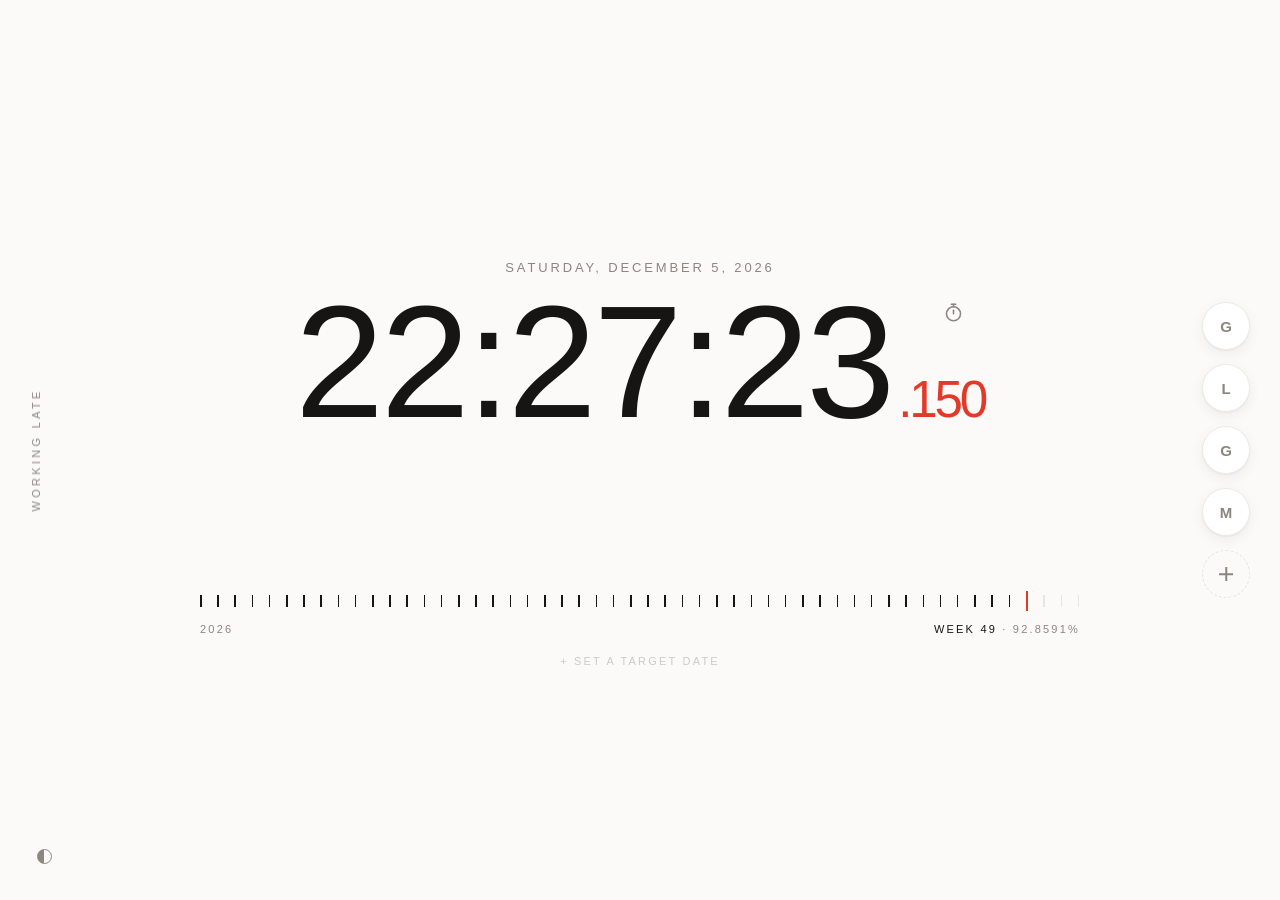
==== commit dddd7883: "Add chronograph pusher, timeline target marker, dark chips, timer control block The stopwatch pusher" ====
--- a/index.html
+++ b/index.html
@@ -15,19 +15,32 @@
 
     <main class="stage" id="stage">
       <p class="date" id="date"></p>
-      <h1 class="clock" id="clock" role="button" tabindex="0" aria-label="Start a focus session" title="Start a focus session">
+      <h1 class="clock" id="clock">
         <span id="time">00:00:00</span><span class="ms" id="ms">.000</span>
       </h1>
       <div class="timer-controls" id="timer-controls" hidden>
-        <button class="preset" data-min="15">15</button>
-        <button class="preset is-selected" data-min="25">25</button>
-        <button class="preset" data-min="45">45</button>
-        <button class="preset" data-min="60">60</button>
-        <span class="controls-unit">min</span>
-        <button class="timer-start" id="timer-start">Start</button>
-        <button class="timer-end" id="timer-end" hidden>End session</button>
+        <div class="preset-row" id="preset-row">
+          <button class="preset" data-min="15" aria-label="15 minutes">15</button>
+          <button class="preset is-selected" data-min="25" aria-label="25 minutes">25</button>
+          <button class="preset" data-min="45" aria-label="45 minutes">45</button>
+          <button class="preset" data-min="60" aria-label="60 minutes">60</button>
+        </div>
+        <div class="action-row" id="action-row">
+          <button class="timer-start" id="timer-start">Start</button>
+          <button class="timer-cancel" id="timer-cancel">Cancel</button>
+        </div>
+        <button class="timer-end" id="timer-end" hidden>End</button>
       </div>
     </main>
+
+    <button class="pusher" id="pusher" aria-label="Start a focus session" title="Start a focus session">
+      <svg viewBox="0 0 24 24" fill="none" stroke="currentColor" stroke-width="1.8" stroke-linecap="round" aria-hidden="true">
+        <circle cx="12" cy="13.5" r="8"></circle>
+        <path d="M12 13.5V9.5"></path>
+        <path d="M9.5 2.5h5"></path>
+        <path d="M12 2.5v3"></path>
+      </svg>
+    </button>
 
     <div class="year" id="year" aria-label="Year progress">
       <div class="year-ticks" id="year-ticks"></div>
--- a/style.css
+++ b/style.css
@@ -21,8 +21,8 @@
     --muted: #77746E;
     --line: #232324;
     --accent: #FF5A41;
-    --chip-bg: #F4F3F1;
-    --chip-border: #F4F3F1;
+    --chip-bg: #1D1D1F;
+    --chip-border: #2C2C2E;
     --chip-shadow: 0 1px 2px rgba(0, 0, 0, 0.4), 0 4px 14px rgba(0, 0, 0, 0.35);
     --chip-shadow-hover: 0 2px 4px rgba(0, 0, 0, 0.45), 0 10px 26px rgba(0, 0, 0, 0.5);
     --veil-bg: rgba(16, 16, 17, 0.72);
@@ -50,8 +50,8 @@
   --muted: #77746E;
   --line: #232324;
   --accent: #FF5A41;
-  --chip-bg: #F4F3F1;
-  --chip-border: #F4F3F1;
+  --chip-bg: #1D1D1F;
+  --chip-border: #2C2C2E;
   --chip-shadow: 0 1px 2px rgba(0, 0, 0, 0.4), 0 4px 14px rgba(0, 0, 0, 0.35);
   --chip-shadow-hover: 0 2px 4px rgba(0, 0, 0, 0.45), 0 10px 26px rgba(0, 0, 0, 0.5);
   --veil-bg: rgba(16, 16, 17, 0.72);
@@ -124,6 +124,7 @@
 }
 
 .clock {
+  position: relative;
   margin: 0;
   font-size: clamp(4rem, 13vw, 10rem);
   font-weight: 200;
@@ -132,6 +133,42 @@
   font-variant-numeric: tabular-nums;
   white-space: nowrap;
   animation: rise 0.8s var(--ease-out) 0.16s both;
+}
+
+/* Chronograph pusher: the start button at the clock's "2 o'clock".
+   Fixed to the viewport so it stays put when the display width changes. */
+.pusher {
+  position: fixed;
+  left: calc(50% + min(445px, 23.2vw));
+  top: calc(39vh - 56px);
+  width: 34px;
+  height: 34px;
+  display: flex;
+  align-items: center;
+  justify-content: center;
+  padding: 0;
+  border: none;
+  background: transparent;
+  color: var(--muted);
+  animation: fade 1s ease 0.4s both;
+  transition: color 0.2s ease, transform 0.15s var(--ease-out), opacity 0.3s ease;
+}
+
+.pusher svg {
+  width: 21px;
+  height: 21px;
+}
+
+.pusher:hover {
+  color: var(--ink);
+}
+
+.pusher:active {
+  transform: translateY(2px);
+}
+
+.pusher.is-active {
+  color: var(--accent);
 }
 
 .clock .ms {
@@ -595,10 +632,30 @@
 }
 
 .year-ticks .tick {
+  position: relative;
   width: 1.5px;
   height: 12px;
   background-color: var(--line);
   animation: tick-in 0.5s var(--ease-out) calc(0.5s + var(--i) * 0.012s) both;
+}
+
+/* Target-date marker: an index on the bezel */
+.year-ticks .tick.target {
+  width: 2px;
+  height: 20px;
+  background-color: var(--ink);
+}
+
+.year-ticks .tick.target::after {
+  content: "";
+  position: absolute;
+  top: -8px;
+  left: 50%;
+  transform: translateX(-50%);
+  width: 4px;
+  height: 4px;
+  border-radius: 50%;
+  background-color: var(--ink);
 }
 
 .year-ticks .tick.past {
@@ -644,18 +701,34 @@
 
 /* ---------- Focus timer ---------- */
 
+/* Control block to the right of the numerals, centered on their midline */
 .timer-controls {
-  display: flex;
-  justify-content: center;
-  align-items: center;
-  gap: 18px;
-  margin-top: 30px;
-  animation: rise 0.5s var(--ease-out) both;
+  position: fixed;
+  left: calc(50% + min(240px, 18.5vw));
+  top: 39vh;
+  transform: translateY(-50%);
+  display: flex;
+  flex-direction: column;
+  align-items: center;
+  gap: 16px;
+  animation: controls-rise 0.5s var(--ease-out) both;
+}
+
+@keyframes controls-rise {
+  from {
+    opacity: 0;
+    transform: translateY(calc(-50% + 14px));
+  }
+  to {
+    opacity: 1;
+    transform: translateY(-50%);
+  }
 }
 
 .preset,
 .timer-start,
 .timer-end,
+.timer-cancel,
 .cd-save,
 .cd-remove {
   padding: 4px 2px;
@@ -673,6 +746,7 @@
 
 .preset:hover,
 .timer-end:hover,
+.timer-cancel:hover,
 .cd-remove:hover {
   color: var(--ink);
 }
@@ -692,14 +766,16 @@
   color: var(--ink);
 }
 
-.controls-unit {
-  font-size: 10px;
-  font-weight: 500;
-  letter-spacing: 0.2em;
-  text-transform: uppercase;
-  color: var(--muted);
-  opacity: 0.6;
-  margin-right: 8px;
+.preset-row {
+  display: flex;
+  align-items: center;
+  gap: 16px;
+}
+
+.action-row {
+  display: flex;
+  align-items: center;
+  gap: 20px;
 }
 
 .time-up {
@@ -967,6 +1043,7 @@
 
 body.leaving .greeting,
 body.leaving .theme-toggle,
+body.leaving .pusher,
 body.leaving .year {
   /* Drop the filled entrance animation so its opacity:1 stops overriding this fade-out. */
   animation: none;
@@ -1005,6 +1082,8 @@
   .dock-add,
   .year,
   .year-ticks .tick,
+  .pusher,
+  .timer-controls,
   .theme-toggle {
     animation: none;
   }
